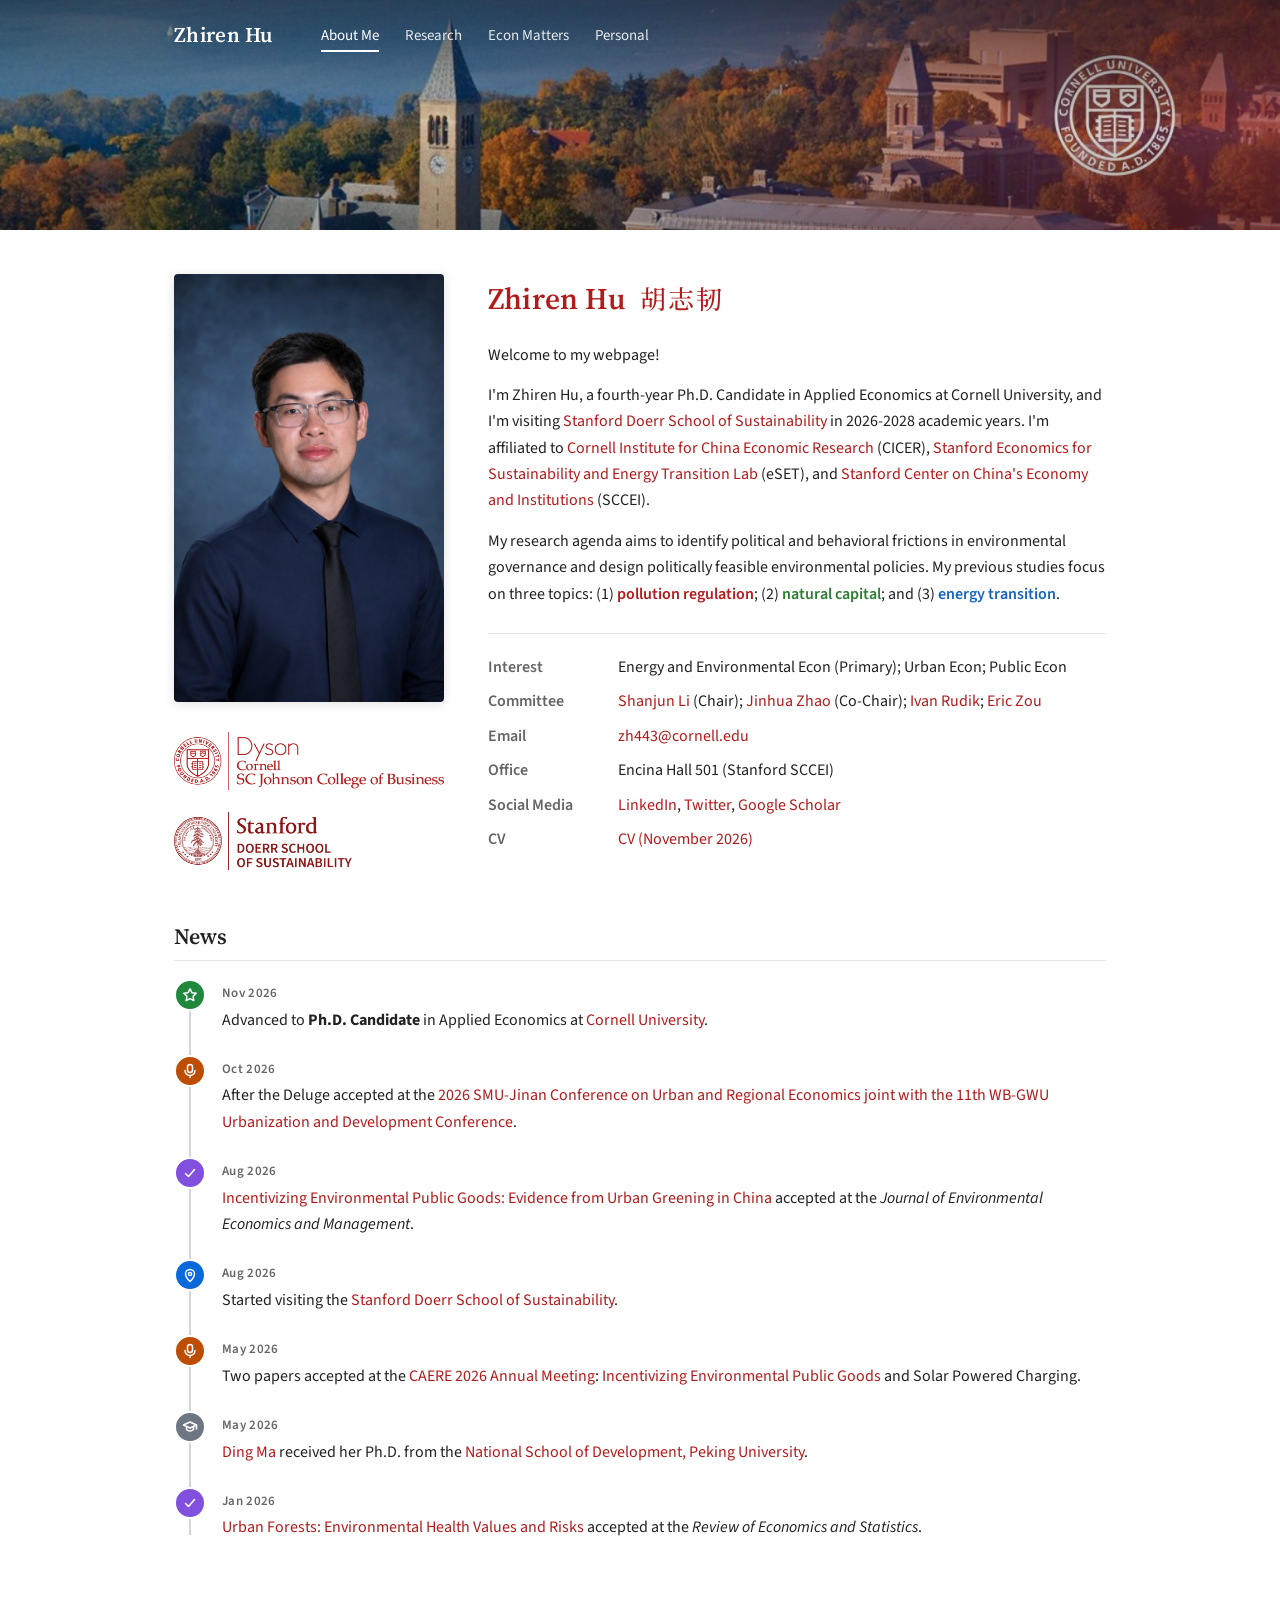
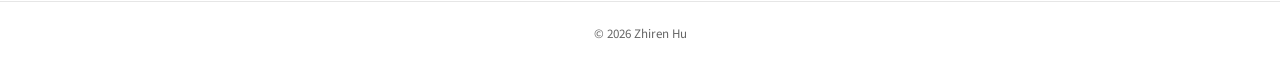
==== index.html @ e6be240c "News: add After the Deluge (Oct 2026); unlink Solar paper Co-Authored-By: Claude Opus 5.5 <noreply@a" ====
<!DOCTYPE html>
<html lang="en">
<head>
  <meta charset="utf-8">
  <meta name="viewport" content="width=device-width, initial-scale=1">
  <title>Zhiren Hu 胡志韧</title>
  <meta name="description" content="Zhiren Hu — Ph.D. Candidate in Applied Economics at Cornell University. Energy and environmental economics, urban economics, public economics.">
  <link rel="preconnect" href="https://fonts.googleapis.com">
  <link rel="preconnect" href="https://fonts.gstatic.com" crossorigin>
  <link rel="stylesheet" href="https://fonts.googleapis.com/css2?family=Source+Serif+4:ital,opsz,wght@0,8..60,400;0,8..60,600;1,8..60,400&family=Source+Sans+3:ital,wght@0,400;0,600;1,400&family=Noto+Serif+SC:wght@500;600&family=Noto+Sans+SC:wght@400;500&display=swap">
  <link rel="stylesheet" href="assets/style.css?v=5">
</head>
<body>
  <header class="site-header">
    <nav class="nav">
      <a class="brand" href="index.html">Zhiren Hu</a>
      <ul>
        <li><a class="active" href="index.html">About Me</a></li>
        <li><a href="research.html">Research</a></li>
        <li><a href="blog.html">Econ Matters</a></li>
        <li><a href="personal.html">Personal</a></li>
      </ul>
    </nav>
  </header>

  <main>
    <section class="about">
      <div class="side">
        <img class="photo" src="assets/img/photo.jpg" alt="Photo of Zhiren Hu">
        <img class="affil-logo" src="assets/img/logo.png" alt="Cornell Dyson / SC Johnson College of Business">
        <img class="affil-logo" src="assets/img/stanford-doerr-logo.png" alt="Stanford Doerr School of Sustainability">
      </div>

      <div>
        <h1>Zhiren Hu <span class="zh">胡志韧</span></h1>

        <p>Welcome to my webpage!</p>

        <p>I'm Zhiren Hu, a fourth-year Ph.D. Candidate in Applied Economics at Cornell University, and I'm visiting
          <a href="https://esos.stanford.edu/">Stanford Doerr School of Sustainability</a> in 2026-2028 academic years.
          I'm affiliated to <a href="https://business.cornell.edu/centers/cicer/">Cornell Institute for China Economic Research</a> (CICER),
          <a href="https://shanjunli.stanford.edu/">Stanford Economics for Sustainability and Energy Transition Lab</a> (eSET),
          and <a href="https://sccei.fsi.stanford.edu/">Stanford Center on China's Economy and Institutions</a> (SCCEI).</p>

        <p>My research agenda aims to identify political and behavioral frictions in environmental governance and design
          politically feasible environmental policies. My previous studies focus on three topics:
          (1) <span class="topic-1">pollution regulation</span>; (2) <span class="topic-2">natural capital</span>;
          and (3) <span class="topic-3">energy transition</span>.</p>

        <dl class="info">
          <dt>Interest</dt>
          <dd>Energy and Environmental Econ (Primary); Urban Econ; Public Econ</dd>

          <dt>Committee</dt>
          <dd><a href="https://shanjunli6.github.io/">Shanjun Li</a> (Chair);
            <a href="https://sites.google.com/view/jinhuazhao">Jinhua Zhao</a> (Co-Chair);
            <a href="https://ivanrudik.com/">Ivan Rudik</a>;
            <a href="https://www.eric-zou.com/">Eric Zou</a></dd>

          <dt>Email</dt>
          <dd><a href="mailto:zh443@cornell.edu">zh443@cornell.edu</a></dd>

          <dt>Office</dt>
          <dd>Encina Hall 501 (Stanford SCCEI)</dd>

          <dt>Social Media</dt>
          <dd><a href="http://linkedin.com/in/zhirenhu">LinkedIn</a>,
            <a href="https://x.com/Zhiren_Hu">Twitter</a>,
            <a href="https://scholar.google.com/citations?user=3aeXmDcAAAAJ&amp;hl=zh-CN">Google Scholar</a></dd>

          <dt>CV</dt>
          <dd><a href="https://drive.google.com/file/d/1beXXOUJSYRjqYO5m0kyva1d4MGJ8JPTW/view?usp=sharing">CV (November 2026)</a></dd>
        </dl>
      </div>
    </section>

    <section class="news">
      <h2>News</h2>
      <ol class="timeline">
      <li class="tl-item">
        <span class="tl-icon tl-green"><svg viewBox="0 0 16 16" aria-hidden="true"><path d="M8 1.8l1.9 3.9 4.3.6-3.1 3 .7 4.3L8 11.6l-3.8 2 .7-4.3-3.1-3 4.3-.6z"/></svg></span>
        <div class="tl-body"><time>Nov 2026</time><p>Advanced to <strong>Ph.D. Candidate</strong> in Applied Economics at <a href="https://dyson.cornell.edu/">Cornell University</a>.</p></div>
      </li>
      <li class="tl-item">
        <span class="tl-icon tl-orange"><svg viewBox="0 0 16 16" aria-hidden="true"><rect x="5.5" y="1.5" width="5" height="8" rx="2.5"/><path d="M3 7.5a5 5 0 0010 0M8 12.5v2"/></svg></span>
        <div class="tl-body"><time>Oct 2026</time><p>After the Deluge accepted at the <a href="https://economics.smu.edu.sg/events/urban/2026">2026 SMU-Jinan Conference on Urban and Regional Economics joint with the 11th WB-GWU Urbanization and Development Conference</a>.</p></div>
      </li>
      <li class="tl-item">
        <span class="tl-icon tl-purple"><svg viewBox="0 0 16 16" aria-hidden="true"><path d="M3.5 8.5l3 3 6-7"/></svg></span>
        <div class="tl-body"><time>Aug 2026</time><p><a href="https://www.sciencedirect.com/science/article/pii/S0095069626001476">Incentivizing Environmental Public Goods: Evidence from Urban Greening in China</a> accepted at the <em>Journal of Environmental Economics and Management</em>.</p></div>
      </li>
      <li class="tl-item">
        <span class="tl-icon tl-blue"><svg viewBox="0 0 16 16" aria-hidden="true"><path d="M8 14.5s-4.5-4.2-4.5-7.5a4.5 4.5 0 019 0c0 3.3-4.5 7.5-4.5 7.5z"/><circle cx="8" cy="7" r="1.6"/></svg></span>
        <div class="tl-body"><time>Aug 2026</time><p>Started visiting the <a href="https://sustainability.stanford.edu/">Stanford Doerr School of Sustainability</a>.</p></div>
      </li>
      <li class="tl-item">
        <span class="tl-icon tl-orange"><svg viewBox="0 0 16 16" aria-hidden="true"><rect x="5.5" y="1.5" width="5" height="8" rx="2.5"/><path d="M3 7.5a5 5 0 0010 0M8 12.5v2"/></svg></span>
        <div class="tl-body"><time>May 2026</time><p>Two papers accepted at the <a href="http://www.caere.org/">CAERE 2026 Annual Meeting</a>: <a href="https://papers.ssrn.com/sol3/papers.cfm?abstract_id=6685201">Incentivizing Environmental Public Goods</a> and Solar Powered Charging.</p></div>
      </li>
      <li class="tl-item">
        <span class="tl-icon tl-gray"><svg viewBox="0 0 16 16" aria-hidden="true"><path d="M1.5 6L8 3l6.5 3L8 9 1.5 6z"/><path d="M4.5 7.5v3c1 1 2.2 1.5 3.5 1.5s2.5-.5 3.5-1.5v-3"/><path d="M14.5 6v4"/></svg></span>
        <div class="tl-body"><time>May 2026</time><p><a href="https://dingma-econ.github.io/">Ding Ma</a> received her Ph.D. from the <a href="https://nsd.pku.edu.cn/">National School of Development, Peking University</a>.</p></div>
      </li>
      <li class="tl-item">
        <span class="tl-icon tl-purple"><svg viewBox="0 0 16 16" aria-hidden="true"><path d="M3.5 8.5l3 3 6-7"/></svg></span>
        <div class="tl-body"><time>Jan 2026</time><p><a href="https://direct.mit.edu/rest/article-abstract/doi/10.1162/REST.a.1776/136653/Urban-Forests-Environmental-Health-Values-and?redirectedFrom=fulltext">Urban Forests: Environmental Health Values and Risks</a> accepted at the <em>Review of Economics and Statistics</em>.</p></div>
      </li>
      </ol>
    </section>
  </main>

  <footer>&copy; 2026 Zhiren Hu</footer>
</body>
</html>
---- assets/style.css ----
:root {
  --accent: #b31b1b;
  --accent-dark: #8a1414;
  --text: #222;
  --muted: #666;
  --line: #e6e6e6;
  --bg: #fff;
  --tag-bg: #f6eaea;
  --maxw: 980px;
  --sans: "Source Sans 3", "Noto Sans SC", "PingFang SC", "Microsoft YaHei", "Helvetica Neue", Arial, sans-serif;
  --serif: "Source Serif 4", "Noto Serif SC", "Songti SC", "SimSun", Georgia, serif;
}

* { box-sizing: border-box; }

html { scroll-behavior: smooth; }

body {
  margin: 0;
  font-family: var(--sans);
  font-size: 16px;
  -webkit-font-smoothing: antialiased;
  text-rendering: optimizeLegibility;
  line-height: 1.65;
  color: var(--text);
  background: var(--bg);
}

a { color: var(--accent); text-decoration: none; }
a:hover { text-decoration: underline; }

/* ---------- header ---------- */
.site-header {
  position: relative;
  height: 230px;
  /* banner.jpg is cropped so the Cornell seal sits on the image's vertical centre */
  background: url("img/banner.jpg?v=2") 85% center / cover no-repeat;
}
.site-header::after {
  content: "";
  position: absolute; inset: 0;
  background: linear-gradient(to bottom, rgba(0,0,0,.55), rgba(0,0,0,.15) 55%, rgba(0,0,0,.35));
}
.nav {
  position: relative; z-index: 1;
  max-width: var(--maxw);
  margin: 0 auto;
  padding: 18px 24px;
  display: flex; align-items: center; gap: 48px;
}
.nav .brand {
  color: #fff; font-family: var(--serif); font-weight: 600; font-size: 21px; letter-spacing: .3px;
}
.nav .brand:hover { text-decoration: none; }
.nav ul { list-style: none; margin: 0; padding: 0; display: flex; gap: 26px; }
.nav ul a {
  color: rgba(255,255,255,.88); font-size: 15px; padding-bottom: 4px;
  border-bottom: 2px solid transparent;
}
.nav ul a:hover { color: #fff; text-decoration: none; }
.nav ul a.active { color: #fff; border-bottom-color: #fff; }

/* ---------- main ---------- */
main {
  max-width: var(--maxw);
  margin: 0 auto;
  padding: 44px 24px 60px;
}

h1 {
  font-family: var(--serif);
  color: var(--accent);
  font-weight: 600;
  font-size: 30px;
  letter-spacing: .2px;
  margin: 0 0 18px;
}
h1 .zh { font-size: 26px; font-weight: 500; margin-left: 8px; letter-spacing: 2px; }

h2 {
  font-family: var(--serif);
  font-weight: 600;
  font-size: 22px;
  color: var(--text);
  border-bottom: 1px solid var(--line);
  padding-bottom: 6px;
  margin: 40px 0 18px;
}
h2:first-child { margin-top: 0; }

/* ---------- about ---------- */
.about {
  display: grid;
  grid-template-columns: 270px 1fr;
  gap: 44px;
  align-items: start;
}
.about img.photo {
  width: 100%;
  border-radius: 4px;
  box-shadow: 0 2px 12px rgba(0,0,0,.12);
}
.about p { margin: 0 0 14px; }

.topic-1 { color: var(--accent); font-weight: 600; }
.topic-2 { color: #2e7d32; font-weight: 600; }
.topic-3 { color: #1565c0; font-weight: 600; }

.info {
  display: grid;
  grid-template-columns: 130px 1fr;
  row-gap: 8px;
  margin-top: 26px;
  padding-top: 20px;
  border-top: 1px solid var(--line);
}
.info dt { font-weight: 600; color: var(--muted); }
.info dd { margin: 0; }

.affil-logo { margin-top: 22px; width: 100%; max-width: 270px; display: block; }

/* ---------- papers ---------- */
.paper {
  padding: 16px 0 18px;
  border-bottom: 1px solid var(--line);
}
.paper:last-child { border-bottom: none; }
.paper .title {
  font-family: var(--serif);
  font-weight: 600;
  font-size: 17.5px;
  line-height: 1.4;
  color: var(--text);
}
.paper .num {
  color: var(--accent);
  margin-right: 10px;
}
.paper .authors { color: var(--muted); margin-top: 2px; }
.paper .venue { font-style: italic; margin-top: 2px; }
.paper .links { margin-top: 6px; font-size: 14px; }
.paper .links a {
  display: inline-block;
  border: 1px solid var(--accent);
  border-radius: 3px;
  padding: 1px 9px;
  margin: 2px 6px 2px 0;
}
.paper .links a:hover { background: var(--accent); color: #fff; text-decoration: none; }
.tag {
  display: inline-block;
  background: var(--tag-bg);
  color: var(--accent-dark);
  font-family: var(--sans);
  font-weight: 400;
  font-size: 12px;
  line-height: 1.6;
  border-radius: 10px;
  padding: 0 10px;
  margin-left: 10px;
  vertical-align: 2px;
  white-space: nowrap;
}
.tag + .tag { margin-left: 5px; }

.intro { margin: 0 0 10px; }

/* ---------- blog ---------- */
main > .back { font-size: 14px; display: inline-block; margin-bottom: 10px; }
.page-title { margin-bottom: 6px; }
.lang-switch { margin: 14px 0 6px; }
.lang-switch a {
  display: inline-block;
  border: 1px solid var(--accent);
  border-radius: 14px;
  padding: 1px 14px;
  margin-right: 8px;
  font-size: 14px;
}
.lang-switch a:hover { background: var(--accent); color: #fff; text-decoration: none; }
h2[id], h3[id] { scroll-margin-top: 20px; }

.modules {
  display: grid;
  grid-template-columns: repeat(2, 1fr);
  gap: 18px;
  margin: 24px 0 8px;
}
.module {
  display: flex;
  flex-direction: column;
  gap: 6px;
  padding: 18px 20px 16px;
  border: 1px solid var(--line);
  border-radius: 8px;
  color: var(--text);
  transition: border-color .2s, box-shadow .2s, transform .2s;
}
.module:hover {
  text-decoration: none;
  border-color: var(--accent);
  box-shadow: 0 6px 18px rgba(0,0,0,.08);
  transform: translateY(-2px);
}
.module-icon {
  width: 38px; height: 38px;
  border-radius: 50%;
  background: var(--tag-bg);
  display: flex; align-items: center; justify-content: center;
}
.module-icon svg {
  width: 21px; height: 21px;
  fill: none;
  stroke: var(--accent);
  stroke-width: 1.7;
  stroke-linecap: round;
  stroke-linejoin: round;
}
.module-title { font-family: var(--serif); font-weight: 600; font-size: 19px; margin-top: 4px; }
.module-desc { color: #555; font-size: 14.5px; line-height: 1.55; flex: 1; }
.module-go { color: var(--accent); font-size: 14px; }

.blog-lang {
  font-family: var(--serif);
  font-weight: 600;
  font-size: 18px;
  color: var(--accent);
  margin: 26px 0 0;
}

.post {
  display: grid;
  grid-template-columns: 240px 1fr;
  gap: 24px;
  padding: 20px 0;
  border-bottom: 1px solid var(--line);
}
.post:last-of-type { border-bottom: none; }
.post .cover {
  display: block;
  aspect-ratio: 16 / 9;
  overflow: hidden;
  border-radius: 4px;
  background: #f2f2f2;
}
.post .cover img {
  width: 100%; height: 100%;
  object-fit: cover;
  transition: transform .3s ease;
}
.post .cover:hover img { transform: scale(1.04); }
.post-meta { color: var(--muted); font-size: 13px; }
.post-title {
  font-family: var(--serif);
  font-weight: 600;
  font-size: 19px;
  line-height: 1.4;
  margin: 4px 0 6px;
}
.post-title a { color: var(--text); }
.post-title a:hover { color: var(--accent); text-decoration: none; }
.post-excerpt { margin: 0 0 6px; color: #444; font-size: 15px; }
.read-more { font-size: 14px; }
.empty-note { color: var(--muted); font-style: italic; }

/* ---------- single post ---------- */
.post-page { max-width: 720px; margin: 0 auto; }
.post-page .back { font-size: 14px; display: inline-block; }
.post-page-title {
  font-size: 30px;
  line-height: 1.35;
  margin: 14px 0 6px;
}
.post-subtitle {
  font-family: var(--serif);
  font-size: 19px;
  color: #555;
  margin: 0 0 8px;
}
.post-page .post-meta { margin-bottom: 22px; }
.hero { margin: 0 0 28px; }
.hero img { width: 100%; max-height: 420px; object-fit: cover; border-radius: 4px; display: block; }
.hero figcaption { color: var(--muted); font-size: 13px; text-align: center; margin-top: 6px; }
.post-page p { margin: 0 0 1.1em; line-height: 1.9; text-align: justify; }
.post-page h2 { margin-top: 36px; }
.post-page .sec-num {
  color: var(--accent);
  margin-right: 10px;
}
.refs {
  font-size: 14px;
  line-height: 1.6;
  color: #444;
  padding-left: 1.6em;
}
.refs li { margin-bottom: 6px; }
.post-page .post-source {
  color: var(--muted);
  font-size: 14px;
  border-top: 1px solid var(--line);
  padding-top: 14px;
  margin-top: 32px;
}

/* ---------- footer ---------- */
footer {
  border-top: 1px solid var(--line);
  color: var(--muted);
  font-size: 13px;
  text-align: center;
  padding: 22px 24px 30px;
}

/* ---------- responsive ---------- */
@media (max-width: 760px) {
  .site-header {
    height: 170px;
    background-position: 84.5% center;
  }
  .nav { flex-direction: column; align-items: flex-start; gap: 10px; }
  .nav ul { gap: 14px; }
  .nav ul a { font-size: 14px; }
  .about { grid-template-columns: 1fr; gap: 24px; }
  .about .side { max-width: 170px; }
  .affil-logo { display: none; }
  .info { grid-template-columns: 105px 1fr; }
  .post { grid-template-columns: 1fr; gap: 12px; }
  .modules { grid-template-columns: 1fr; }
  main { padding-top: 30px; }
}

/* ---------- news timeline (GitHub-style) ---------- */
.news { margin-top: 48px; }
.timeline { list-style: none; margin: 0; padding: 0; position: relative; }
.timeline::before {
  content: ""; position: absolute; top: 6px; bottom: 6px; left: 15px;
  width: 2px; background: #d0d7de;
}
.tl-item { position: relative; display: flex; gap: 16px; padding: 0 0 22px; }
.tl-item:last-child { padding-bottom: 0; }
.tl-icon {
  position: relative; z-index: 1; flex: 0 0 32px; height: 32px; border-radius: 50%;
  display: flex; align-items: center; justify-content: center;
  background: #f6f8fa; border: 2px solid #fff; box-shadow: 0 0 0 1px #d0d7de; color: #57606a;
}
.tl-icon svg { width: 16px; height: 16px; fill: none; stroke: currentColor; stroke-width: 1.5; stroke-linecap: round; stroke-linejoin: round; }
.tl-green  { background: #1f883d; color: #fff; box-shadow: none; }
.tl-purple { background: #8250df; color: #fff; box-shadow: none; }
.tl-blue   { background: #0969da; color: #fff; box-shadow: none; }
.tl-orange { background: #bc4c00; color: #fff; box-shadow: none; }
.tl-gray   { background: #6e7781; color: #fff; box-shadow: none; }
.tl-body { flex: 1; padding-top: 4px; }
.tl-body time { display: block; font-size: 13px; font-weight: 600; color: var(--muted); letter-spacing: .3px; margin-bottom: 2px; }
.tl-body p { margin: 0; }
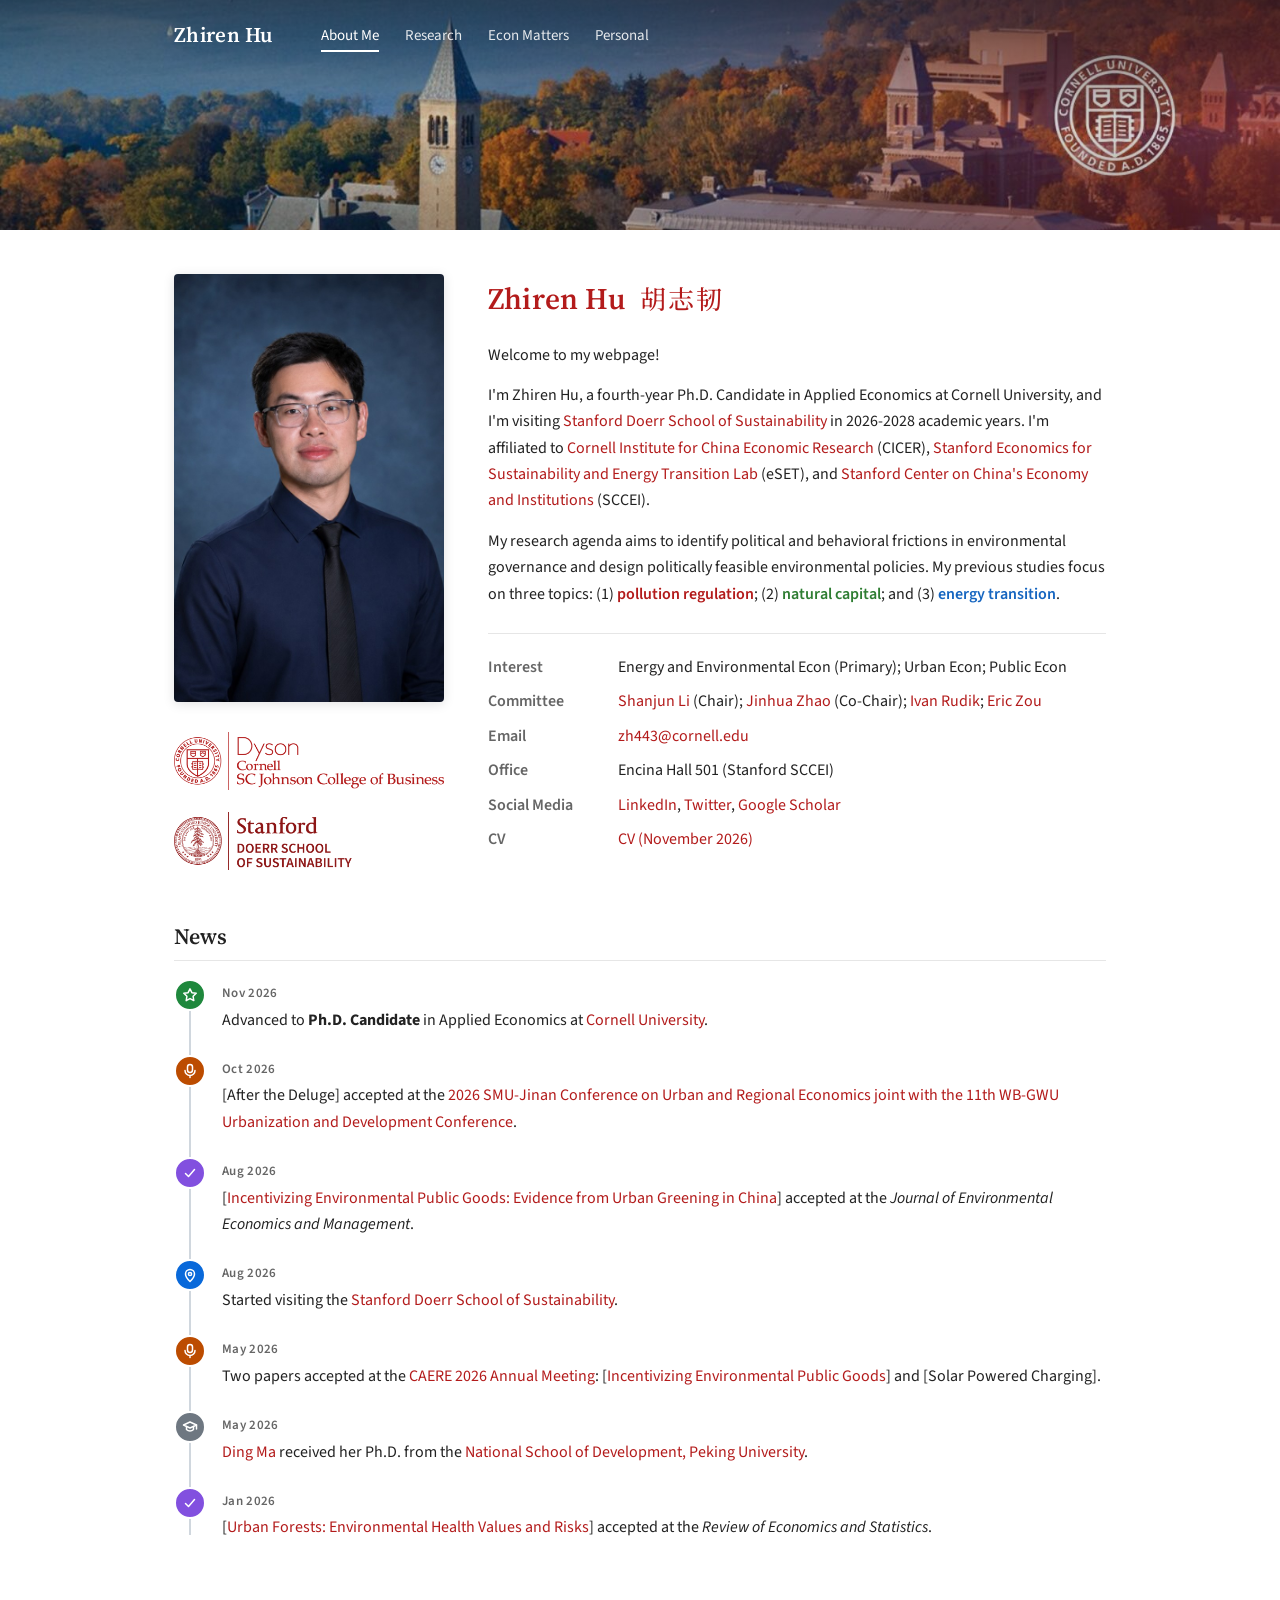
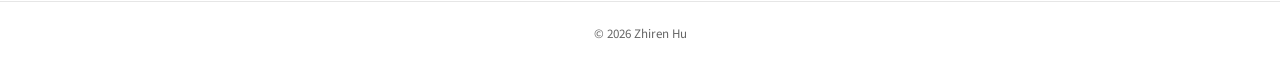
==== commit dc650d8c: "News: bracket paper titles Co-Authored-By: Claude Opus 5.5 <noreply@anthropic.com>" ====
--- a/index.html
+++ b/index.html
@@ -83,11 +83,11 @@
       </li>
       <li class="tl-item">
         <span class="tl-icon tl-orange"><svg viewBox="0 0 16 16" aria-hidden="true"><rect x="5.5" y="1.5" width="5" height="8" rx="2.5"/><path d="M3 7.5a5 5 0 0010 0M8 12.5v2"/></svg></span>
-        <div class="tl-body"><time>Oct 2026</time><p>After the Deluge accepted at the <a href="https://economics.smu.edu.sg/events/urban/2026">2026 SMU-Jinan Conference on Urban and Regional Economics joint with the 11th WB-GWU Urbanization and Development Conference</a>.</p></div>
+        <div class="tl-body"><time>Oct 2026</time><p>[After the Deluge] accepted at the <a href="https://economics.smu.edu.sg/events/urban/2026">2026 SMU-Jinan Conference on Urban and Regional Economics joint with the 11th WB-GWU Urbanization and Development Conference</a>.</p></div>
       </li>
       <li class="tl-item">
         <span class="tl-icon tl-purple"><svg viewBox="0 0 16 16" aria-hidden="true"><path d="M3.5 8.5l3 3 6-7"/></svg></span>
-        <div class="tl-body"><time>Aug 2026</time><p><a href="https://www.sciencedirect.com/science/article/pii/S0095069626001476">Incentivizing Environmental Public Goods: Evidence from Urban Greening in China</a> accepted at the <em>Journal of Environmental Economics and Management</em>.</p></div>
+        <div class="tl-body"><time>Aug 2026</time><p>[<a href="https://www.sciencedirect.com/science/article/pii/S0095069626001476">Incentivizing Environmental Public Goods: Evidence from Urban Greening in China</a>] accepted at the <em>Journal of Environmental Economics and Management</em>.</p></div>
       </li>
       <li class="tl-item">
         <span class="tl-icon tl-blue"><svg viewBox="0 0 16 16" aria-hidden="true"><path d="M8 14.5s-4.5-4.2-4.5-7.5a4.5 4.5 0 019 0c0 3.3-4.5 7.5-4.5 7.5z"/><circle cx="8" cy="7" r="1.6"/></svg></span>
@@ -95,7 +95,7 @@
       </li>
       <li class="tl-item">
         <span class="tl-icon tl-orange"><svg viewBox="0 0 16 16" aria-hidden="true"><rect x="5.5" y="1.5" width="5" height="8" rx="2.5"/><path d="M3 7.5a5 5 0 0010 0M8 12.5v2"/></svg></span>
-        <div class="tl-body"><time>May 2026</time><p>Two papers accepted at the <a href="http://www.caere.org/">CAERE 2026 Annual Meeting</a>: <a href="https://papers.ssrn.com/sol3/papers.cfm?abstract_id=6685201">Incentivizing Environmental Public Goods</a> and Solar Powered Charging.</p></div>
+        <div class="tl-body"><time>May 2026</time><p>Two papers accepted at the <a href="http://www.caere.org/">CAERE 2026 Annual Meeting</a>: [<a href="https://papers.ssrn.com/sol3/papers.cfm?abstract_id=6685201">Incentivizing Environmental Public Goods</a>] and [Solar Powered Charging].</p></div>
       </li>
       <li class="tl-item">
         <span class="tl-icon tl-gray"><svg viewBox="0 0 16 16" aria-hidden="true"><path d="M1.5 6L8 3l6.5 3L8 9 1.5 6z"/><path d="M4.5 7.5v3c1 1 2.2 1.5 3.5 1.5s2.5-.5 3.5-1.5v-3"/><path d="M14.5 6v4"/></svg></span>
@@ -103,7 +103,7 @@
       </li>
       <li class="tl-item">
         <span class="tl-icon tl-purple"><svg viewBox="0 0 16 16" aria-hidden="true"><path d="M3.5 8.5l3 3 6-7"/></svg></span>
-        <div class="tl-body"><time>Jan 2026</time><p><a href="https://direct.mit.edu/rest/article-abstract/doi/10.1162/REST.a.1776/136653/Urban-Forests-Environmental-Health-Values-and?redirectedFrom=fulltext">Urban Forests: Environmental Health Values and Risks</a> accepted at the <em>Review of Economics and Statistics</em>.</p></div>
+        <div class="tl-body"><time>Jan 2026</time><p>[<a href="https://direct.mit.edu/rest/article-abstract/doi/10.1162/REST.a.1776/136653/Urban-Forests-Environmental-Health-Values-and?redirectedFrom=fulltext">Urban Forests: Environmental Health Values and Risks</a>] accepted at the <em>Review of Economics and Statistics</em>.</p></div>
       </li>
       </ol>
     </section>
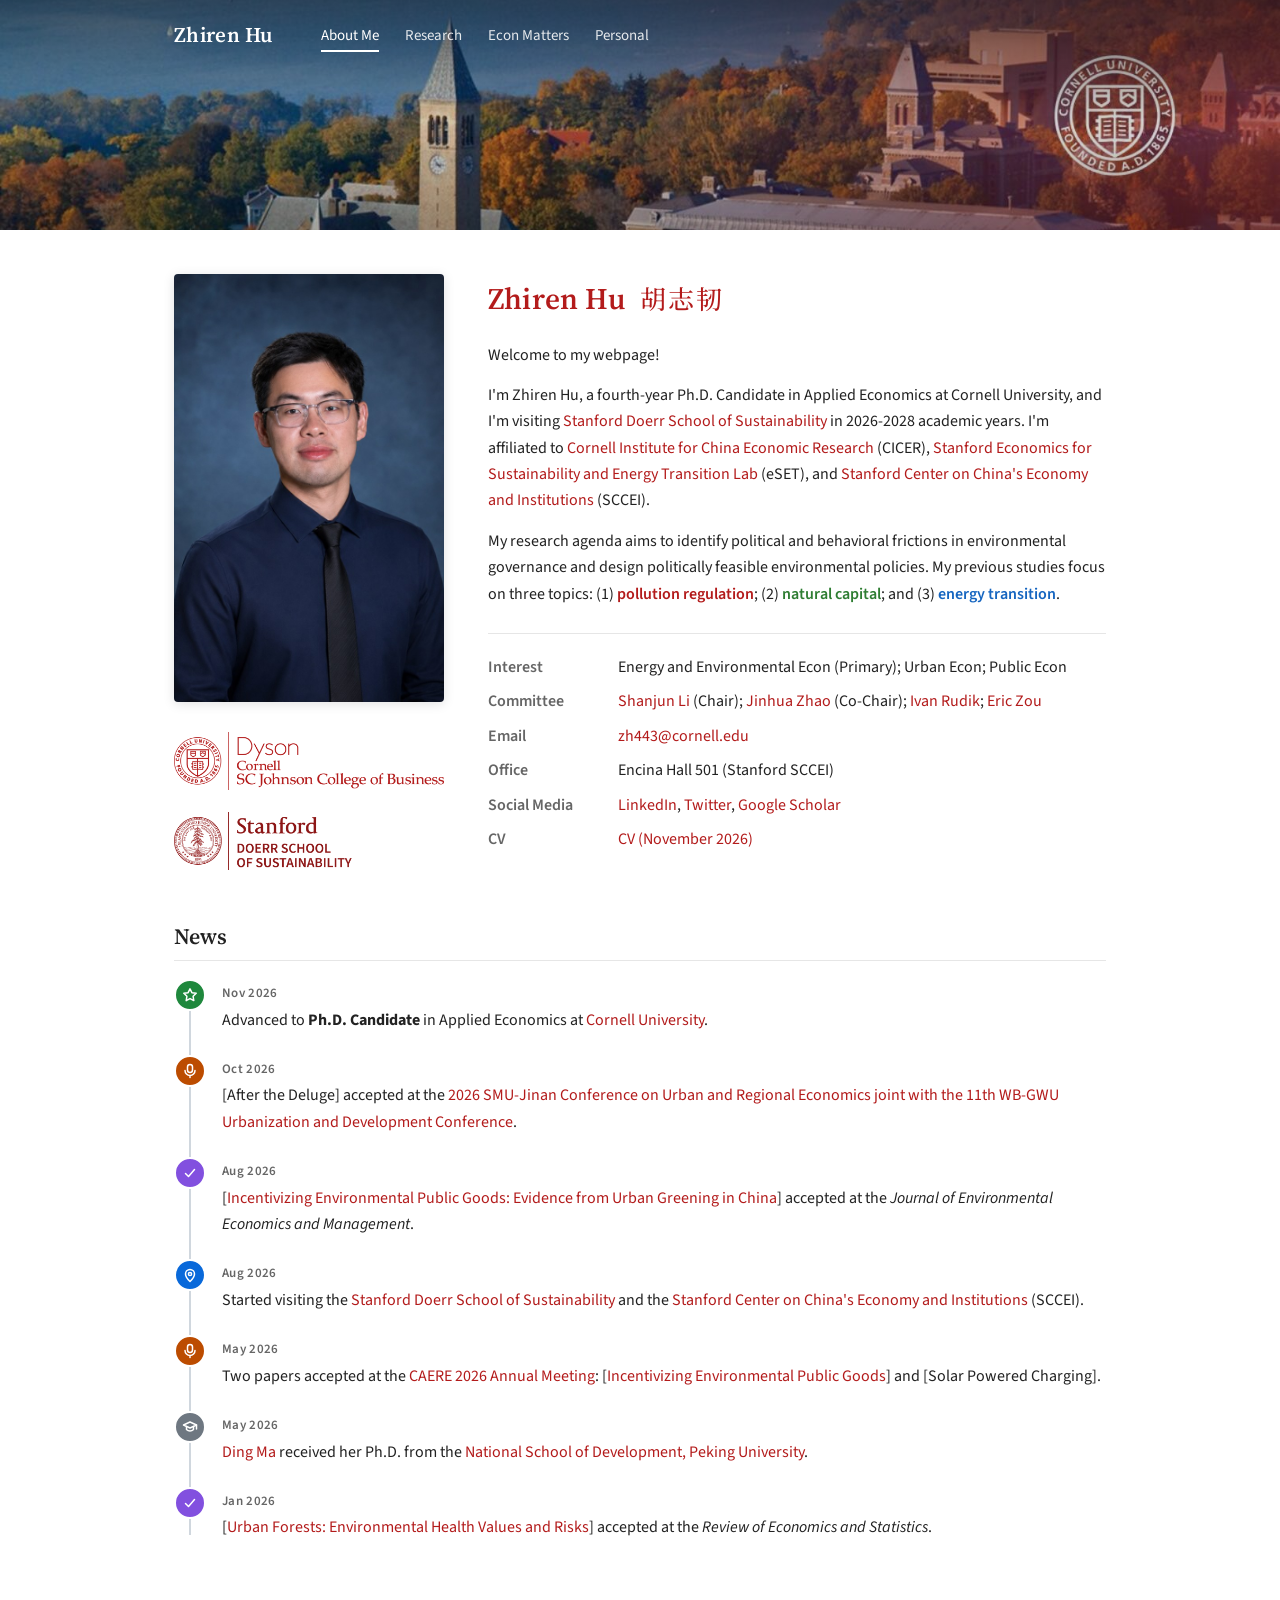
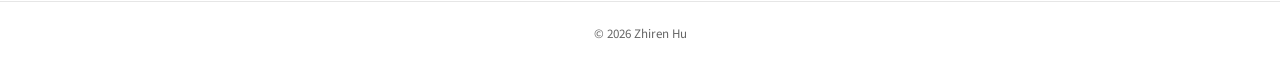
==== commit 45c43b81: "News: add SCCEI to Aug 2026 visit Co-Authored-By: Claude Opus 5.5 <noreply@anthropic.com>" ====
--- a/index.html
+++ b/index.html
@@ -91,7 +91,7 @@
       </li>
       <li class="tl-item">
         <span class="tl-icon tl-blue"><svg viewBox="0 0 16 16" aria-hidden="true"><path d="M8 14.5s-4.5-4.2-4.5-7.5a4.5 4.5 0 019 0c0 3.3-4.5 7.5-4.5 7.5z"/><circle cx="8" cy="7" r="1.6"/></svg></span>
-        <div class="tl-body"><time>Aug 2026</time><p>Started visiting the <a href="https://sustainability.stanford.edu/">Stanford Doerr School of Sustainability</a>.</p></div>
+        <div class="tl-body"><time>Aug 2026</time><p>Started visiting the <a href="https://sustainability.stanford.edu/">Stanford Doerr School of Sustainability</a> and the <a href="https://sccei.fsi.stanford.edu/">Stanford Center on China's Economy and Institutions</a> (SCCEI).</p></div>
       </li>
       <li class="tl-item">
         <span class="tl-icon tl-orange"><svg viewBox="0 0 16 16" aria-hidden="true"><rect x="5.5" y="1.5" width="5" height="8" rx="2.5"/><path d="M3 7.5a5 5 0 0010 0M8 12.5v2"/></svg></span>
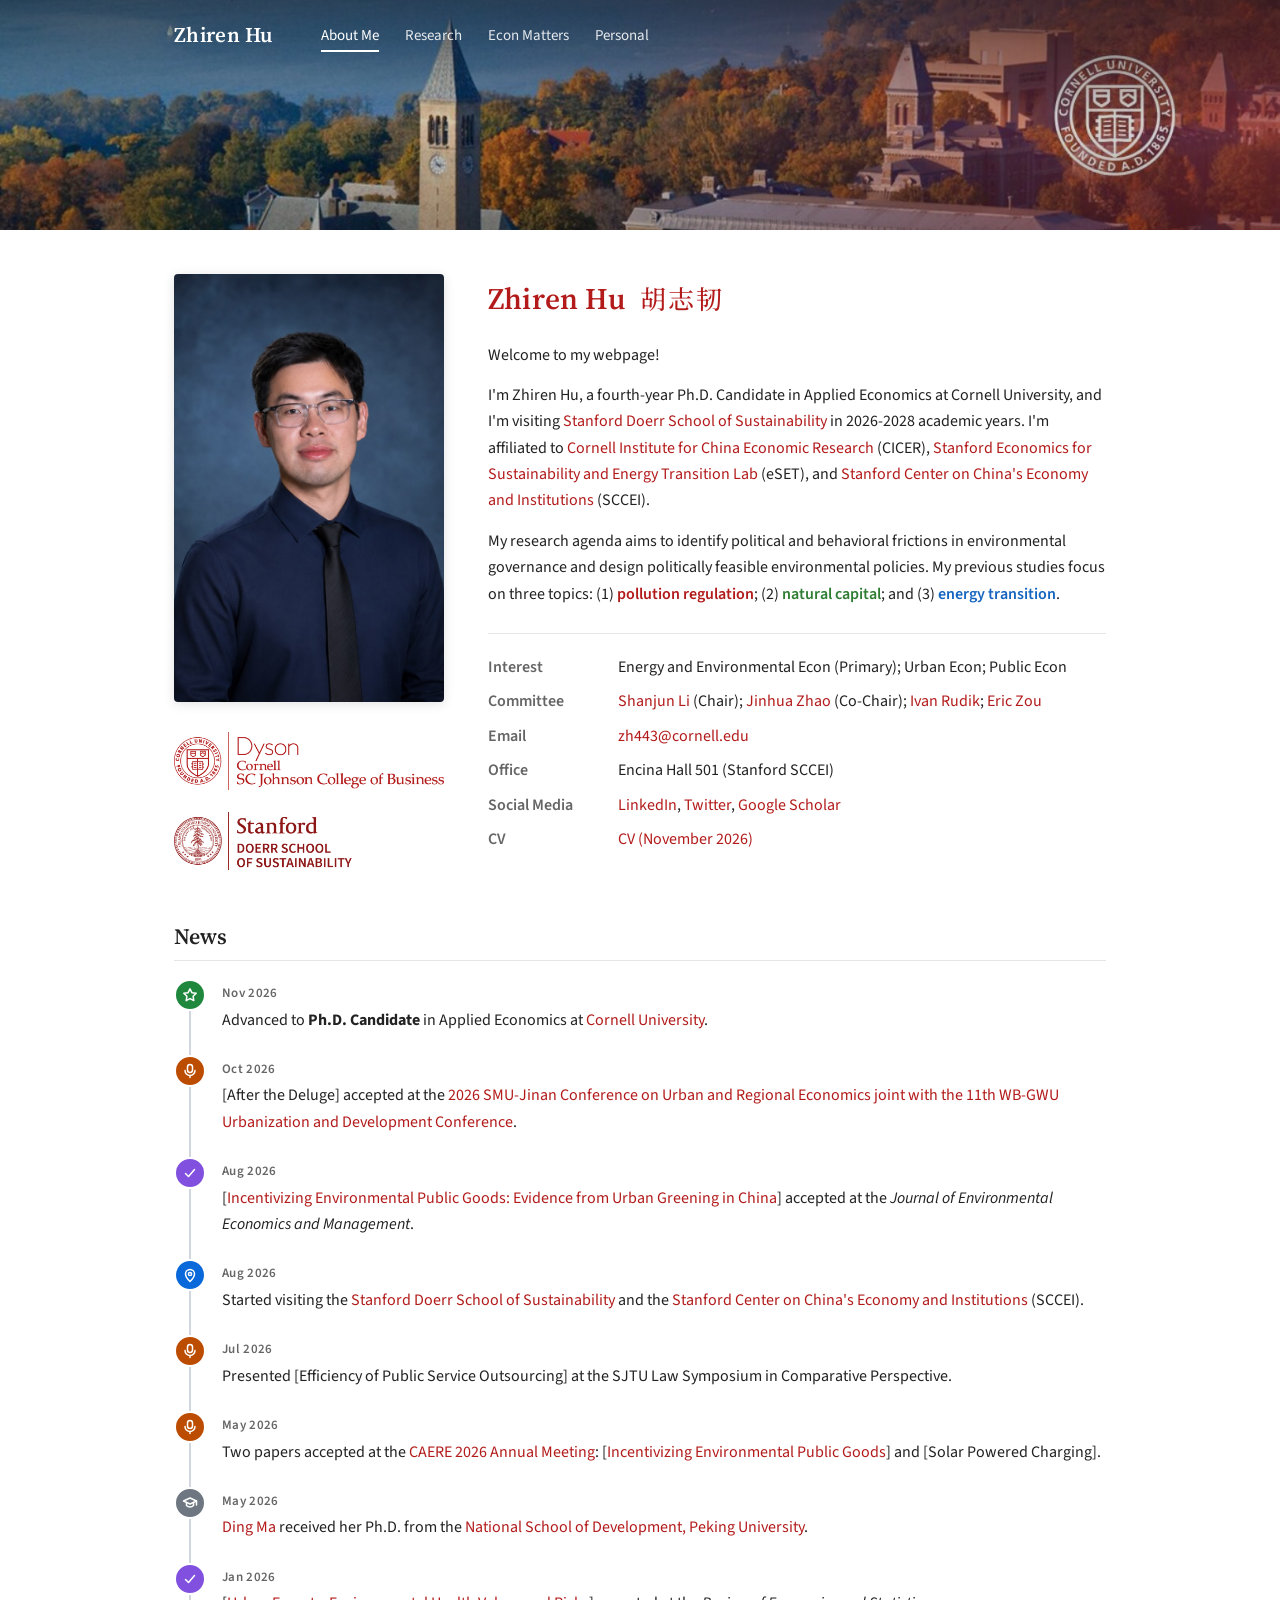
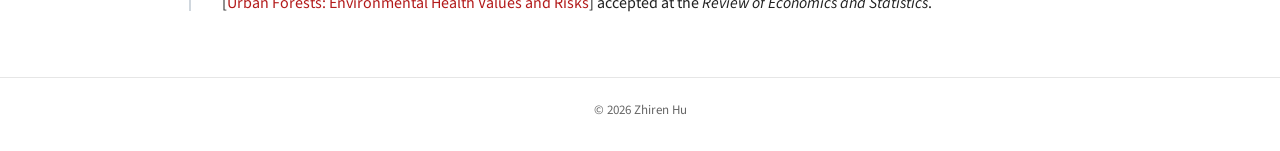
==== commit 49433011: "News: add Jul 2026 SJTU talk Co-Authored-By: Claude Opus 5.5 <noreply@anthropic.com>" ====
--- a/index.html
+++ b/index.html
@@ -95,6 +95,10 @@
       </li>
       <li class="tl-item">
         <span class="tl-icon tl-orange"><svg viewBox="0 0 16 16" aria-hidden="true"><rect x="5.5" y="1.5" width="5" height="8" rx="2.5"/><path d="M3 7.5a5 5 0 0010 0M8 12.5v2"/></svg></span>
+        <div class="tl-body"><time>Jul 2026</time><p>Presented [Efficiency of Public Service Outsourcing] at the SJTU Law Symposium in Comparative Perspective.</p></div>
+      </li>
+      <li class="tl-item">
+        <span class="tl-icon tl-orange"><svg viewBox="0 0 16 16" aria-hidden="true"><rect x="5.5" y="1.5" width="5" height="8" rx="2.5"/><path d="M3 7.5a5 5 0 0010 0M8 12.5v2"/></svg></span>
         <div class="tl-body"><time>May 2026</time><p>Two papers accepted at the <a href="http://www.caere.org/">CAERE 2026 Annual Meeting</a>: [<a href="https://papers.ssrn.com/sol3/papers.cfm?abstract_id=6685201">Incentivizing Environmental Public Goods</a>] and [Solar Powered Charging].</p></div>
       </li>
       <li class="tl-item">
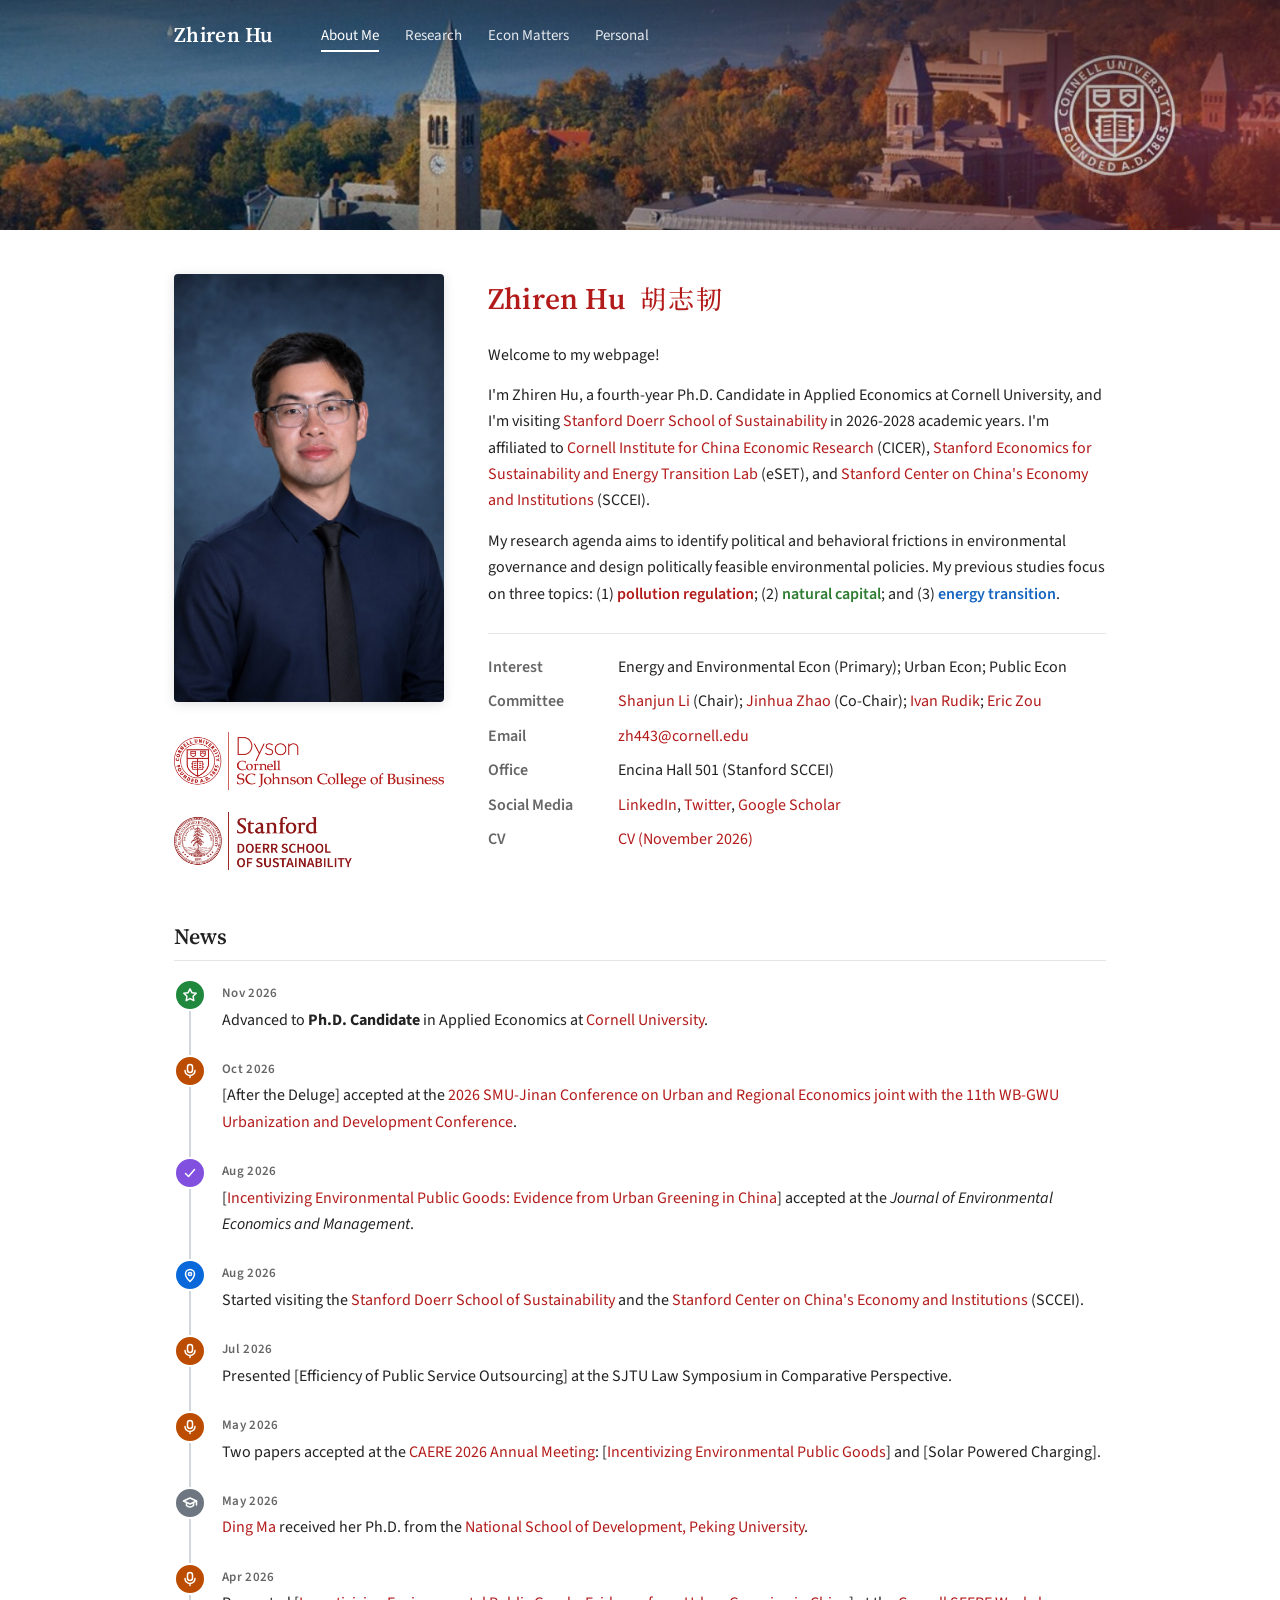
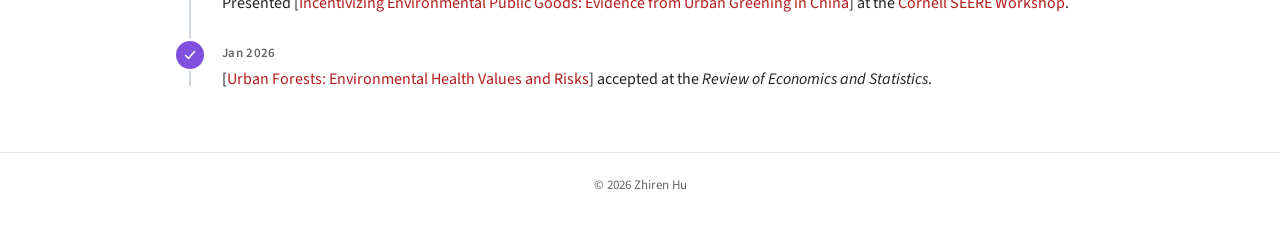
==== commit 130d4329: "News: add Apr 2026 Cornell SEERE talk Co-Authored-By: Claude Opus 5.5 <noreply@anthropic.com>" ====
--- a/index.html
+++ b/index.html
@@ -106,6 +106,10 @@
         <div class="tl-body"><time>May 2026</time><p><a href="https://dingma-econ.github.io/">Ding Ma</a> received her Ph.D. from the <a href="https://nsd.pku.edu.cn/">National School of Development, Peking University</a>.</p></div>
       </li>
       <li class="tl-item">
+        <span class="tl-icon tl-orange"><svg viewBox="0 0 16 16" aria-hidden="true"><rect x="5.5" y="1.5" width="5" height="8" rx="2.5"/><path d="M3 7.5a5 5 0 0010 0M8 12.5v2"/></svg></span>
+        <div class="tl-body"><time>Apr 2026</time><p>Presented [<a href="https://www.sciencedirect.com/science/article/pii/S0095069626001476">Incentivizing Environmental Public Goods: Evidence from Urban Greening in China</a>] at the <a href="https://blogs.cornell.edu/workshops/?p=983">Cornell SEERE Workshop</a>.</p></div>
+      </li>
+      <li class="tl-item">
         <span class="tl-icon tl-purple"><svg viewBox="0 0 16 16" aria-hidden="true"><path d="M3.5 8.5l3 3 6-7"/></svg></span>
         <div class="tl-body"><time>Jan 2026</time><p>[<a href="https://direct.mit.edu/rest/article-abstract/doi/10.1162/REST.a.1776/136653/Urban-Forests-Environmental-Health-Values-and?redirectedFrom=fulltext">Urban Forests: Environmental Health Values and Risks</a>] accepted at the <em>Review of Economics and Statistics</em>.</p></div>
       </li>
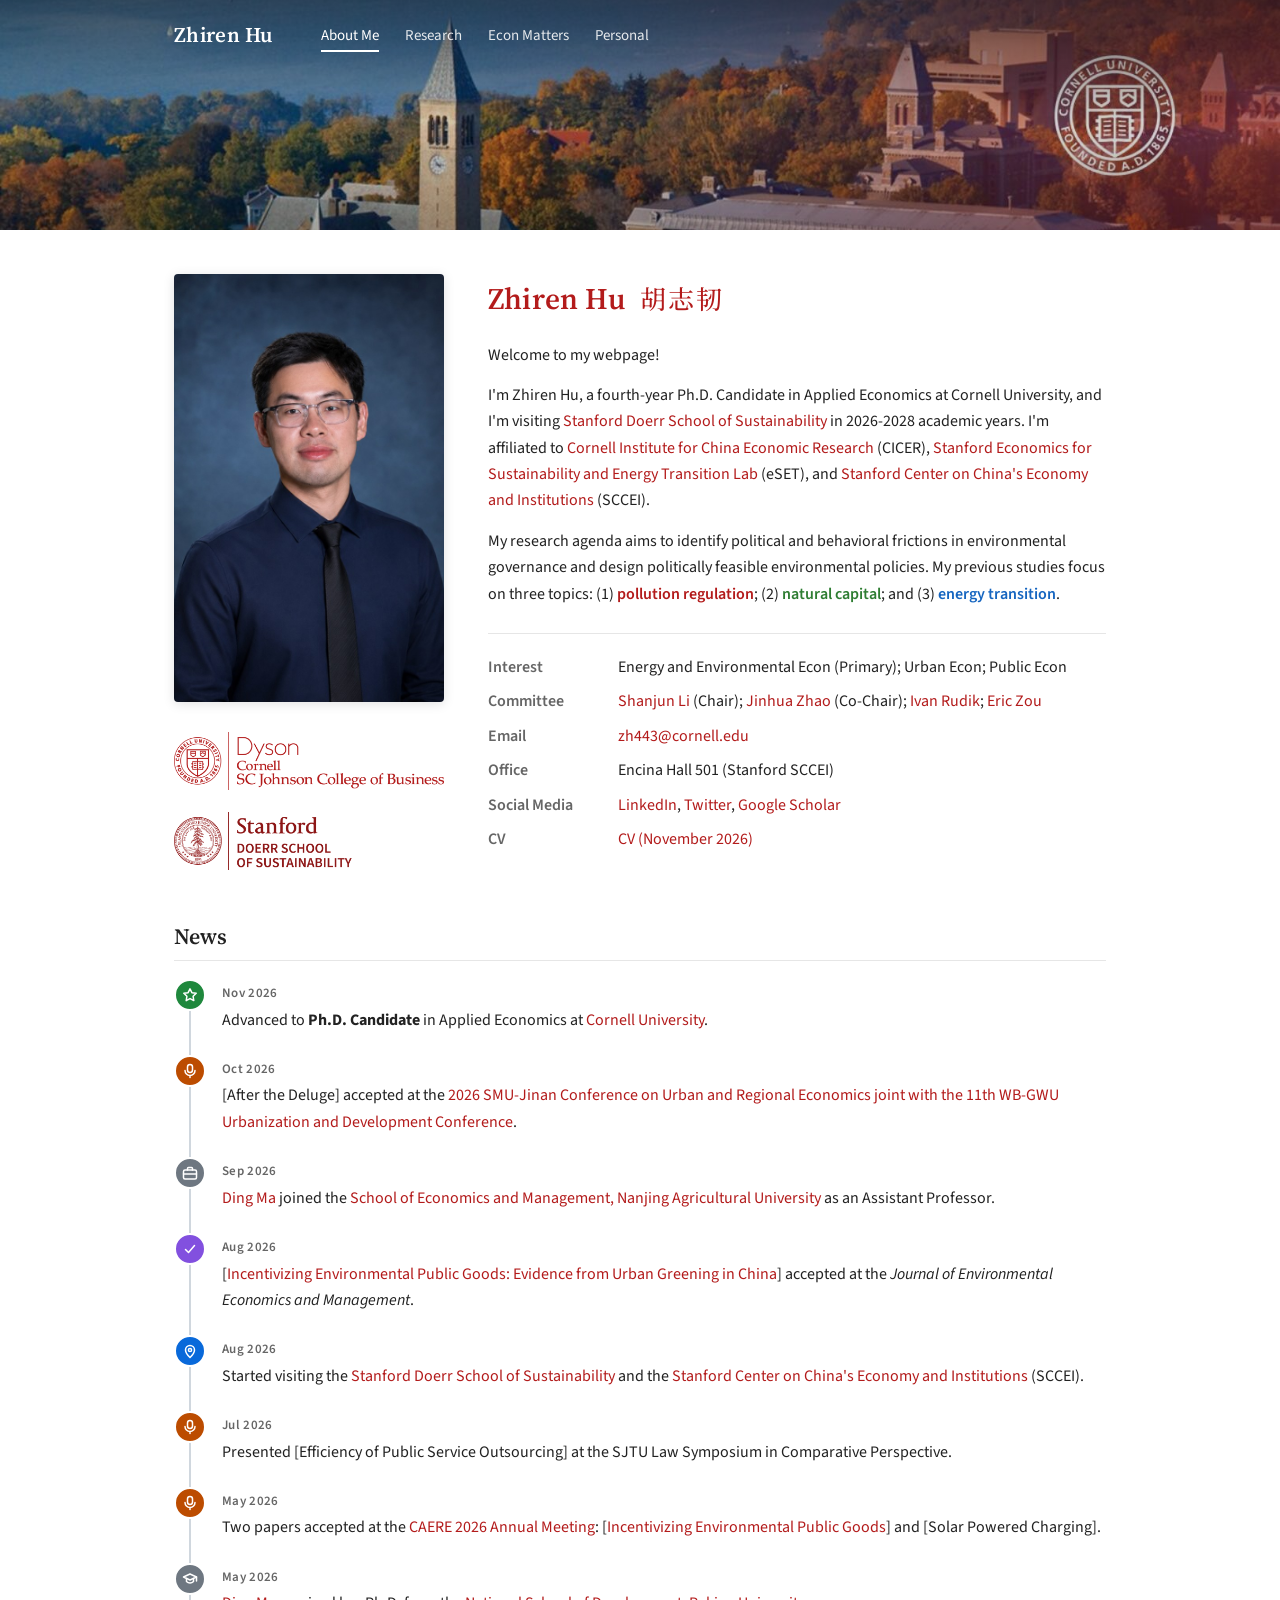
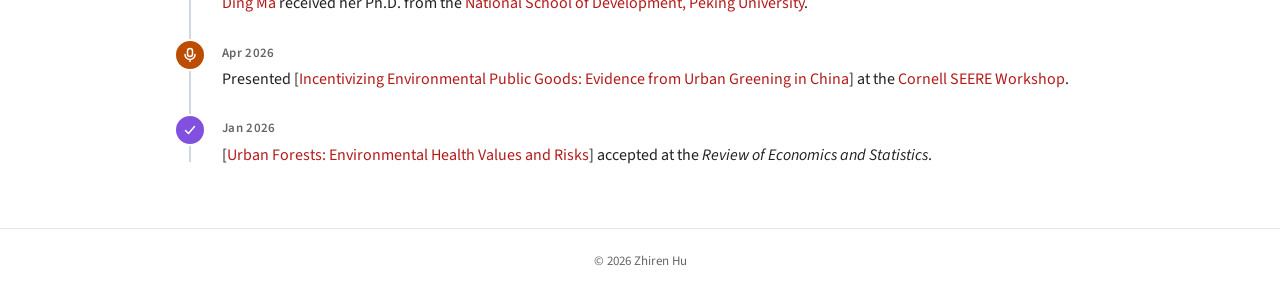
==== commit d696767e: "News: Ding Ma joins NJAU (Sep 2026) Co-Authored-By: Claude Opus 5.5 <noreply@anthropic.com>" ====
--- a/index.html
+++ b/index.html
@@ -86,6 +86,10 @@
         <div class="tl-body"><time>Oct 2026</time><p>[After the Deluge] accepted at the <a href="https://economics.smu.edu.sg/events/urban/2026">2026 SMU-Jinan Conference on Urban and Regional Economics joint with the 11th WB-GWU Urbanization and Development Conference</a>.</p></div>
       </li>
       <li class="tl-item">
+        <span class="tl-icon tl-gray"><svg viewBox="0 0 16 16" aria-hidden="true"><rect x="1.5" y="5" width="13" height="9" rx="1.5"/><path d="M5.5 5V3.5a1 1 0 011-1h3a1 1 0 011 1V5M1.5 9h13"/></svg></span>
+        <div class="tl-body"><time>Sep 2026</time><p><a href="https://dingma-econ.github.io/">Ding Ma</a> joined the <a href="https://economy.njau.edu.cn/">School of Economics and Management, Nanjing Agricultural University</a> as an Assistant Professor.</p></div>
+      </li>
+      <li class="tl-item">
         <span class="tl-icon tl-purple"><svg viewBox="0 0 16 16" aria-hidden="true"><path d="M3.5 8.5l3 3 6-7"/></svg></span>
         <div class="tl-body"><time>Aug 2026</time><p>[<a href="https://www.sciencedirect.com/science/article/pii/S0095069626001476">Incentivizing Environmental Public Goods: Evidence from Urban Greening in China</a>] accepted at the <em>Journal of Environmental Economics and Management</em>.</p></div>
       </li>
